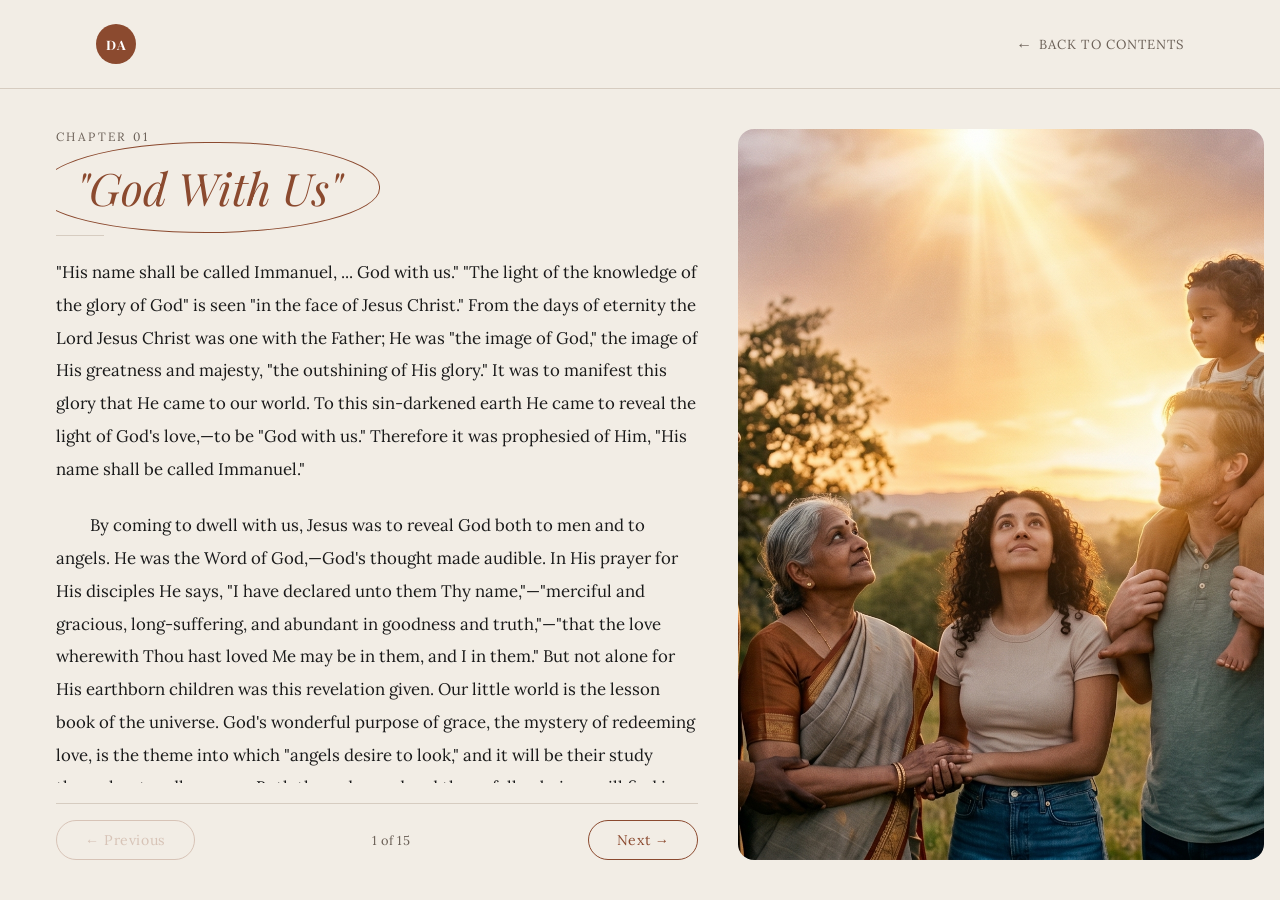
==== pages/chapter-01.html @ 987afbe1 "Desire of ages first Push" ====
<!DOCTYPE html>
<html lang="en">
<head>
  <meta charset="UTF-8" />
  <meta name="viewport" content="width=device-width, initial-scale=1.0" />
  <title>Chapter 1 — God With Us</title>
  <link rel="stylesheet" href="../assets/css/shared.css" />
  <style>
    /* ── Lock page to viewport ── */
    html, body {
      height: 100%;
      overflow: hidden;
      background-color: var(--bg);
      color: var(--text);
      font-family: 'Lora', Georgia, serif;
    }

    /* ── Full-height shell ── */
    .page-shell {
      display: flex;
      flex-direction: column;
      height: 100vh;
    }

    /* ── Top navigation bar ── */
    .topbar {
      display: flex;
      align-items: center;
      justify-content: space-between;
      padding: 24px 96px;
      border-bottom: 1px solid var(--border);
      flex-shrink: 0;
    }

    .topbar-logo {
      display: flex;
      align-items: center;
      justify-content: center;
      width: 40px;
      height: 40px;
      border-radius: 50%;
      background: var(--accent);
      text-decoration: none;
    }

    .topbar-logo span {
      font-family: 'Playfair Display', serif;
      font-size: 13px;
      font-weight: 700;
      color: #fff;
      letter-spacing: 0.5px;
    }

    .back-link {
      display: flex;
      align-items: center;
      gap: 6px;
      font-size: 0.82rem;
      letter-spacing: 0.08em;
      text-transform: uppercase;
      color: var(--muted);
      text-decoration: none;
      transition: color 0.2s;
    }

    .back-link::before { content: '←'; font-size: 1rem; }
    .back-link:hover   { color: var(--accent); }

    /* ── Main two-column layout ── */
    .main-layout {
      display: grid;
      grid-template-columns: 55% 45%;
      flex: 1;
      overflow: hidden;
      gap: 40px;
      width: 100%;
      padding: 40px 56px;
    }

    /* ── Left column ── */
    .left-col {
      display: flex;
      flex-direction: column;
      gap: 20px;
      overflow: hidden;
    }

    /* ── Chapter heading ── */
    .chapter-heading {
      flex-shrink: 0;
      display: flex;
      flex-direction: column;
      gap: 6px;
    }

    .chapter-num {
      font-size: 0.75rem;
      letter-spacing: 0.2em;
      text-transform: uppercase;
      color: var(--muted);
    }

    .chapter-title {
      font-family: 'Playfair Display', serif;
      font-size: clamp(2rem, 3.5vw, 3rem);
      font-style: italic;
      font-weight: 400;
      color: var(--accent);
      display: inline-block;
      position: relative;
      padding: 8px 20px;
      align-self: flex-start;
    }

    .chapter-title::before {
      content: '';
      position: absolute;
      inset: -8px -18px;
      border: 1.5px solid var(--accent);
      border-radius: 50% 48% 52% 50% / 55% 50% 50% 45%;
      pointer-events: none;
    }

    .chapter-divider {
      width: 48px;
      height: 1px;
      background: var(--border);
      margin-top: 4px;
    }

    /* ── Reader (scrollable text area) ── */
    .reader {
      flex: 1;
      overflow-y: auto;
    }

    .reader::-webkit-scrollbar { display: none; }

    .text-page {
      display: none;
      flex-direction: column;
      gap: 24px;
    }

    .text-page.active {
      display: flex;
    }

    .text-page p {
      font-size: 1.05rem;
      line-height: 1.95;
      color: var(--text);
      text-indent: 2em;
    }

    .text-page p:first-child {
      text-indent: 0;
    }

    /* ── Navigation buttons ── */
    .nav-bar {
      display: flex;
      align-items: center;
      justify-content: space-between;
      flex-shrink: 0;
      padding-top: 16px;
      border-top: 1px solid var(--border);
    }

    .nav-btn {
      display: flex;
      align-items: center;
      gap: 8px;
      padding: 10px 28px;
      font-family: 'Lora', Georgia, serif;
      font-size: 0.88rem;
      color: var(--accent);
      background: transparent;
      border: 1.5px solid var(--accent);
      border-radius: 40px;
      cursor: pointer;
      letter-spacing: 0.04em;
      transition: background 0.2s, color 0.2s;
    }

    .nav-btn:hover {
      background: var(--accent);
      color: #fff;
    }

    .nav-btn:disabled {
      opacity: 0.25;
      cursor: default;
      pointer-events: none;
    }

    .page-indicator {
      font-size: 0.8rem;
      color: var(--muted);
      letter-spacing: 0.06em;
    }

    /* ── Quiz block ── */
    .quiz-block {
      background: rgba(139, 74, 47, 0.05);
      border: 1.5px solid var(--border);
      border-radius: 12px;
      padding: 28px 32px;
      display: flex;
      flex-direction: column;
      gap: 20px;
    }

    .quiz-label {
      font-size: 0.72rem;
      font-family: 'Lora', Georgia, serif;
      letter-spacing: 0.22em;
      text-transform: uppercase;
      color: var(--accent);
      font-weight: 600;
    }

    .quiz-question {
      font-size: 0.98rem;
      line-height: 1.8;
      color: var(--text);
      font-style: italic;
      text-indent: 0 !important;
    }

    .quiz-choices {
      display: flex;
      gap: 12px;
    }

    .choice-btn {
      padding: 10px 32px;
      font-family: 'Lora', Georgia, serif;
      font-size: 0.92rem;
      color: var(--accent);
      background: transparent;
      border: 1.5px solid var(--accent);
      border-radius: 40px;
      cursor: pointer;
      letter-spacing: 0.04em;
      transition: background 0.2s, color 0.2s;
    }

    .choice-btn:hover:not(:disabled) {
      background: var(--accent);
      color: #fff;
    }

    .choice-btn:disabled {
      cursor: default;
      opacity: 0.5;
    }

    .choice-btn.correct {
      background: #3a7d44;
      border-color: #3a7d44;
      color: #fff;
      opacity: 1;
    }

    .choice-btn.wrong {
      background: #b94040;
      border-color: #b94040;
      color: #fff;
      opacity: 1;
    }

    .quiz-feedback {
      font-size: 0.92rem;
      font-style: italic;
      line-height: 1.6;
      min-height: 20px;
    }

    .quiz-feedback.correct { color: #3a7d44; }
    .quiz-feedback.wrong   { color: #b94040; }

    /* ── Right column: photo ── */
    .right-col {
      display: flex;
      justify-content: center;
      align-items: stretch;
    }

    .arch-wrap {
      width: 100%;
      border-radius: 16px;
      overflow: hidden;
    }

    .arch-wrap img {
      display: block;
      width: 100%;
      height: 100%;
      object-fit: cover;
      object-position: center;
    }
  </style>
</head>
<body>

<div class="page-shell">

  <!-- Top bar -->
  <nav class="topbar">
    <a class="topbar-logo" href="../index.html"><span>DA</span></a>
    <a class="back-link" href="../index.html">Back to Contents</a>
  </nav>

  <!-- Main layout -->
  <div class="main-layout">

    <!-- Left: heading + text + nav -->
    <div class="left-col">

      <div class="chapter-heading">
        <span class="chapter-num">Chapter 01</span>
        <h1 class="chapter-title">"God With Us"</h1>
        <div class="chapter-divider"></div>
      </div>

      <div class="reader">

        <div class="text-page active">
          <p>
            "His name shall be called Immanuel, ... God with us." "The light of the knowledge of the
            glory of God" is seen "in the face of Jesus Christ." From the days of eternity the Lord
            Jesus Christ was one with the Father; He was "the image of God," the image of His greatness
            and majesty, "the outshining of His glory." It was to manifest this glory that He came to
            our world. To this sin-darkened earth He came to reveal the light of God's love,—to be
            "God with us." Therefore it was prophesied of Him, "His name shall be called Immanuel."
          </p>
          <p>
            By coming to dwell with us, Jesus was to reveal God both to men and to angels. He was the
            Word of God,—God's thought made audible. In His prayer for His disciples He says, "I have
            declared unto them Thy name,"—"merciful and gracious, long-suffering, and abundant in
            goodness and truth,"—"that the love wherewith Thou hast loved Me may be in them, and I in
            them." But not alone for His earthborn children was this revelation given. Our little world
            is the lesson book of the universe. God's wonderful purpose of grace, the mystery of
            redeeming love, is the theme into which "angels desire to look," and it will be their study
            throughout endless ages. Both the redeemed and the unfallen beings will find in the cross of
            Christ their science and their song. It will be seen that the glory shining in the face of
            Jesus is the glory of self-sacrificing love. In the light from Calvary it will be seen that
            the law of self-renouncing love is the law of life for earth and heaven; that the love which
            "seeketh not her own" has its source in the heart of God; and that in the meek and lowly One
            is manifested the character of Him who dwelleth in the light which no man can approach unto.
          </p>
        </div>

        <div class="text-page">
          <p>
            In the beginning, God was revealed in all the works of creation. It was Christ that spread
            the heavens, and laid the foundations of the earth. It was His hand that hung the worlds in
            space, and fashioned the flowers of the field. "His strength setteth fast the mountains."
            "The sea is His, and He made it." Psalm 65:6; 95:5. It was He that filled the earth with
            beauty, and the air with song. And upon all things in earth, and air, and sky, He wrote the
            message of the Father's love.
          </p>
          <p>
            Now sin has marred God's perfect work, yet that handwriting remains. Even now all created
            things declare the glory of His excellence. There is nothing, save the selfish heart of man,
            that lives unto itself. No bird that cleaves the air, no animal that moves upon the ground,
            but ministers to some other life. There is no leaf of the forest, or lowly blade of grass,
            but has its ministry. Every tree and shrub and leaf pours forth that element of life without
            which neither man nor animal could live; and man and animal, in turn, minister to the life
            of tree and shrub and leaf. The flowers breathe fragrance and unfold their beauty in blessing
            to the world. The sun sheds its light to gladden a thousand worlds. The ocean, itself the
            source of all our springs and fountains, receives the streams from every land, but takes to
            give. The mists ascending from its bosom fall in showers to water the earth, that it may
            bring forth and bud.
          </p>
        </div>

        <div class="text-page">
          <p>
            The angels of glory find their joy in giving,—giving love and tireless watchcare to souls
            that are fallen and unholy. Heavenly beings woo the hearts of men; they bring to this dark
            world light from the courts above; by gentle and patient ministry they move upon the human
            spirit, to bring the lost into a fellowship with Christ which is even closer than they
            themselves can know.
          </p>
          <p>
            But turning from all lesser representations, we behold God in Jesus. Looking unto Jesus we
            see that it is the glory of our God to give. "I do nothing of Myself," said Christ; "the
            living Father hath sent Me, and I live by the Father." "I seek not Mine own glory," but the
            glory of Him that sent Me. John 8:28; 6:57; 8:50; 7:18. In these words is set forth the
            great principle which is the law of life for the universe. All things Christ received from
            God, but He took to give. So in the heavenly courts, in His ministry for all created beings:
            through the beloved Son, the Father's life flows out to all; through the Son it returns, in
            praise and joyous service, a tide of love, to the great Source of all. And thus through
            Christ the circuit of beneficence is complete, representing the character of the great Giver,
            the law of life.
          </p>
        </div>

        <div class="text-page">
          <p>
            In heaven itself this law was broken. Sin originated in self-seeking. Lucifer, the covering
            cherub, desired to be first in heaven. He sought to gain control of heavenly beings, to draw
            them away from their Creator, and to win their homage to himself. Therefore he misrepresented
            God, attributing to Him the desire for self-exaltation. With his own evil characteristics he
            sought to invest the loving Creator. Thus he deceived angels. Thus he deceived men. He led
            them to doubt the word of God, and to distrust His goodness. Because God is a God of justice
            and terrible majesty, Satan caused them to look upon Him as severe and unforgiving. Thus he
            drew men to join him in rebellion against God, and the night of woe settled down upon the
            world.
          </p>
          <p>
            The earth was dark through misapprehension of God. That the gloomy shadows might be
            lightened, that the world might be brought back to God, Satan's deceptive power was to be
            broken. This could not be done by force. The exercise of force is contrary to the principles
            of God's government; He desires only the service of love; and love cannot be commanded; it
            cannot be won by force or authority. Only by love is love awakened. To know God is to love
            Him; His character must be manifested in contrast to the character of Satan. This work only
            one Being in all the universe could do. Only He who knew the height and depth of the love of
            God could make it known. Upon the world's dark night the Sun of Righteousness must rise,
            "with healing in His wings." Malachi 4:2.
          </p>
        </div>

        <div class="text-page">
          <p>
            The plan for our redemption was not an afterthought, a plan formulated after the fall of
            Adam. It was a revelation of "the mystery which hath been kept in silence through times
            eternal." Romans 16:25, R. V. It was an unfolding of the principles that from eternal ages
            have been the foundation of God's throne. From the beginning, God and Christ knew of the
            apostasy of Satan, and of the fall of man through the deceptive power of the apostate. God
            did not ordain that sin should exist, but He foresaw its existence, and made provision to
            meet the terrible emergency. So great was His love for the world, that He covenanted to give
            His only-begotten Son, "that whosoever believeth in Him should not perish, but have
            everlasting life." John 3:16.
          </p>
          <p>
            Lucifer had said, "I will exalt my throne above the stars of God; ... I will be like the
            Most High." Isaiah 14:13, 14. But Christ, "being in the form of God, counted it not a thing
            to be grasped to be on an equality with God, but emptied Himself, taking the form of a
            servant, being made in the likeness of men." Philippians 2:6, 7, R. V., margin.
          </p>
        </div>

        <div class="text-page">
          <p>
            This was a voluntary sacrifice. Jesus might have remained at the Father's side. He might
            have retained the glory of heaven, and the homage of the angels. But He chose to give back
            the scepter into the Father's hands, and to step down from the throne of the universe, that
            He might bring light to the benighted, and life to the perishing.
          </p>
        </div>

        <div class="text-page">
          <div class="quiz-block">
            <span class="quiz-label">Discussion Question</span>
            <p class="quiz-question">
              In order to break Satan's deceptive power and win back the dark world, God used His divine
              authority and justice to command the loyalty of humanity, enacting a plan of redemption
              that was formulated as a direct response after the fall of Adam.
            </p>
            <div class="quiz-choices">
              <button class="choice-btn" onclick="checkAnswer(this, false)">True</button>
              <button class="choice-btn" onclick="checkAnswer(this, true)">False</button>
            </div>
            <div class="quiz-feedback" id="quizFeedback"></div>
          </div>
        </div>

        <div class="text-page">
          <p>
            Nearly two thousand years ago, a voice of mysterious import was heard in heaven, from the
            throne of God, "Lo, I come." "Sacrifice and offering Thou wouldest not, but a body hast
            Thou prepared Me.... Lo, I come (in the volume of the Book it is written of Me,) to do Thy
            will, O God." Hebrews 10:5-7. In these words is announced the fulfillment of the purpose
            that had been hidden from eternal ages. Christ was about to visit our world, and to become
            incarnate. He says, "A body hast Thou prepared Me." Had He appeared with the glory that was
            His with the Father before the world was, we could not have endured the light of His
            presence. That we might behold it and not be destroyed, the manifestation of His glory was
            shrouded. His divinity was veiled with humanity,—the invisible glory in the visible human
            form.
          </p>
        </div>

        <div class="text-page">
          <p>
            This great purpose had been shadowed forth in types and symbols. The burning bush, in which
            Christ appeared to Moses, revealed God. The symbol chosen for the representation of the
            Deity was a lowly shrub, that seemingly had no attractions. This enshrined the Infinite.
            The all-merciful God shrouded His glory in a most humble type, that Moses could look upon it
            and live. So in the pillar of cloud by day and the pillar of fire by night, God communicated
            with Israel, revealing to men His will, and imparting to them His grace. God's glory was
            subdued, and His majesty veiled, that the weak vision of finite men might behold it. So
            Christ was to come in "the body of our humiliation" (Philippians 3:21, R. V.), "in the
            likeness of men." In the eyes of the world He possessed no beauty that they should desire
            Him; yet He was the incarnate God, the light of heaven and earth. His glory was veiled,
            His greatness and majesty were hidden, that He might draw near to sorrowful, tempted men.
          </p>
          <p>
            God commanded Moses for Israel, "Let them make Me a sanctuary; that I may dwell among them"
            (Exodus 25:8), and He abode in the sanctuary, in the midst of His people. Through all their
            weary wandering in the desert, the symbol of His presence was with them. So Christ set up
            His tabernacle in the midst of our human encampment. He pitched His tent by the side of the
            tents of men, that He might dwell among us, and make us familiar with His divine character
            and life. "The Word became flesh, and tabernacled among us (and we beheld His glory, glory
            as of the Only Begotten from the Father), full of grace and truth." John 1:14, R. V., margin.
          </p>
        </div>

        <div class="text-page">
          <p>
            Since Jesus came to dwell with us, we know that God is acquainted with our trials, and
            sympathizes with our griefs. Every son and daughter of Adam may understand that our Creator
            is the friend of sinners. For in every doctrine of grace, every promise of joy, every deed
            of love, every divine attraction presented in the Saviour's life on earth, we see "God with
            us."
          </p>
          <p>
            Satan represents God's law of love as a law of selfishness. He declares that it is
            impossible for us to obey its precepts. The fall of our first parents, with all the woe that
            has resulted, he charges upon the Creator, leading men to look upon God as the author of
            sin, and suffering, and death. Jesus was to unveil this deception. As one of us He was to
            give an example of obedience. For this He took upon Himself our nature, and passed through
            our experiences. "In all things it behooved Him to be made like unto His brethren."
            Hebrews 2:17. If we had to bear anything which Jesus did not endure, then upon this point
            Satan would represent the power of God as insufficient for us. Therefore Jesus was "in all
            points tempted like as we are." Hebrews 4:15. He endured every trial to which we are
            subject. And He exercised in His own behalf no power that is not freely offered to us. As
            man, He met temptation, and overcame in the strength given Him from God. He says, "I delight
            to do Thy will, O My God: yea, Thy law is within My heart." Psalm 40:8. As He went about
            doing good, and healing all who were afflicted by Satan, He made plain to men the character
            of God's law and the nature of His service. His life testifies that it is possible for us
            also to obey the law of God.
          </p>
        </div>

        <div class="text-page">
          <p>
            By His humanity, Christ touched humanity; by His divinity, He lays hold upon the throne of
            God. As the Son of man, He gave us an example of obedience; as the Son of God, He gives us
            power to obey. It was Christ who from the bush on Mount Horeb spoke to Moses saying, "I AM
            THAT I AM.... Thus shalt thou say unto the children of Israel, I AM hath sent me unto you."
            Exodus 3:14. This was the pledge of Israel's deliverance. So when He came "in the likeness
            of men," He declared Himself the I AM. The Child of Bethlehem, the meek and lowly Saviour,
            is God "manifest in the flesh." 1 Timothy 3:16. And to us He says: "I AM the Good
            Shepherd." "I AM the living Bread." "I AM the Way, the Truth, and the Life." "All power is
            given unto Me in heaven and in earth." John 10:11; 6:51; 14:6; Matthew 28:18. I AM the
            assurance of every promise. I AM; be not afraid. "God with us" is the surety of our
            deliverance from sin, the assurance of our power to obey the law of heaven.
          </p>
          <p>
            In stooping to take upon Himself humanity, Christ revealed a character the opposite of the
            character of Satan. But He stepped still lower in the path of humiliation. "Being found in
            fashion as a man, He humbled Himself, and became obedient unto death, even the death of the
            cross." Philippians 2:8. As the high priest laid aside his gorgeous pontifical robes, and
            officiated in the white linen dress of the common priest, so Christ took the form of a
            servant, and offered sacrifice, Himself the priest, Himself the victim. "He was wounded for
            our transgressions, He was bruised for our iniquities: the chastisement of our peace was
            upon Him." Isaiah 53:5.
          </p>
        </div>

        <div class="text-page">
          <p>
            Christ was treated as we deserve, that we might be treated as He deserves. He was condemned
            for our sins, in which He had no share, that we might be justified by His righteousness, in
            which we had no share. He suffered the death which was ours, that we might receive the life
            which was His. "With His stripes we are healed."
          </p>
          <p>
            By His life and His death, Christ has achieved even more than recovery from the ruin wrought
            through sin. It was Satan's purpose to bring about an eternal separation between God and man;
            but in Christ we become more closely united to God than if we had never fallen. In taking our
            nature, the Saviour has bound Himself to humanity by a tie that is never to be broken.
            Through the eternal ages He is linked with us. "God so loved the world, that He gave His
            only-begotten Son." John 3:16. He gave Him not only to bear our sins, and to die as our
            sacrifice; He gave Him to the fallen race. To assure us of His immutable counsel of peace,
            God gave His only-begotten Son to become one of the human family, forever to retain His
            human nature. This is the pledge that God will fulfill His word. "Unto us a child is born,
            unto us a son is given: and the government shall be upon His shoulder." God has adopted
            human nature in the person of His Son, and has carried the same into the highest heaven.
            It is the "Son of man" who shares the throne of the universe. It is the "Son of man" whose
            name shall be called, "Wonderful, Counselor, The mighty God, The everlasting Father, The
            Prince of Peace." Isaiah 9:6. The I AM is the Daysman between God and humanity, laying His
            hand upon both. He who is "holy, harmless, undefiled, separate from sinners," is not ashamed
            to call us brethren. Hebrews 7:26; 2:11. In Christ the family of earth and the family of
            heaven are bound together. Christ glorified is our brother. Heaven is enshrined in humanity,
            and humanity is enfolded in the bosom of Infinite Love.
          </p>
        </div>

        <div class="text-page">
          <p>
            Of His people God says, "They shall be as the stones of a crown, lifted up as an ensign
            upon His land. For how great is His goodness, and how great is His beauty!" Zechariah 9:16,
            17. The exaltation of the redeemed will be an eternal testimony to God's mercy. "In the ages
            to come," He will "show the exceeding riches of His grace in His kindness toward us through
            Christ Jesus." "To the intent that ... unto the principalities and the powers in the heavenly
            places might be made known ... the manifold wisdom of God, according to the eternal purpose
            which He purposed in Christ Jesus our Lord." Ephesians 2:7; 3:10, 11, R. V.
          </p>
          <p>
            Through Christ's redeeming work the government of God stands justified. The Omnipotent One
            is made known as the God of love. Satan's charges are refuted, and his character unveiled.
            Rebellion can never again arise. Sin can never again enter the universe. Through eternal ages
            all are secure from apostasy. By love's self-sacrifice, the inhabitants of earth and heaven
            are bound to their Creator in bonds of indissoluble union.
          </p>
        </div>

        <div class="text-page">
          <p>
            The work of redemption will be complete. In the place where sin abounded, God's grace much
            more abounds. The earth itself, the very field that Satan claims as his, is to be not only
            ransomed but exalted. Our little world, under the curse of sin the one dark blot in His
            glorious creation, will be honored above all other worlds in the universe of God. Here,
            where the Son of God tabernacled in humanity; where the King of glory lived and suffered and
            died,—here, when He shall make all things new, the tabernacle of God shall be with men,
            "and He will dwell with them, and they shall be His people, and God Himself shall be with
            them, and be their God." And through endless ages as the redeemed walk in the light of the
            Lord, they will praise Him for His unspeakable Gift,— Immanuel, "God with us."
          </p>
        </div>

        <div class="text-page">
          <div class="quiz-block">
            <span class="quiz-label">Discussion Question</span>
            <p class="quiz-question">
              To prove that God's law could be obeyed, Jesus veiled His divine glory and took on human
              nature to endure our exact temptations; then, having successfully completed His earthly
              mission and defeated Satan, He laid aside His human form to resume His purely divine
              existence alongside the Father.
            </p>
            <div class="quiz-choices">
              <button class="choice-btn" onclick="checkAnswer2(this, false)">True</button>
              <button class="choice-btn" onclick="checkAnswer2(this, true)">False</button>
            </div>
            <div class="quiz-feedback" id="quizFeedback2"></div>
          </div>
        </div>

      </div>

      <!-- Navigation -->
      <div class="nav-bar">
        <button class="nav-btn" id="prevBtn" onclick="changePage(-1)" disabled>← Previous</button>
        <span class="page-indicator" id="pageIndicator">1 of 13</span>
        <button class="nav-btn" id="nextBtn" onclick="changePage(1)">Next →</button>
      </div>

    </div>

    <!-- Right: photo -->
    <div class="right-col">
      <div class="arch-wrap">
        <img src="../assets/images/Chapter 1.png" alt="God With Us — Chapter 1 illustration" />
      </div>
    </div>

  </div>

</div>

<script>
  const pages = document.querySelectorAll('.text-page');
  const prevBtn = document.getElementById('prevBtn');
  const nextBtn = document.getElementById('nextBtn');
  const indicator = document.getElementById('pageIndicator');
  let current = 0;
  indicator.textContent = '1 of ' + pages.length;

  function hasUnansweredQuiz(idx) {
    const quiz = pages[idx].querySelector('.quiz-block');
    return quiz && !quiz.querySelector('.choice-btn.correct, .choice-btn.wrong');
  }

  function changePage(dir) {
    if (dir > 0 && hasUnansweredQuiz(current)) {
      alert('Please answer the discussion question before continuing.');
      return;
    }
    pages[current].classList.remove('active');
    current += dir;
    pages[current].classList.add('active');
    prevBtn.disabled = current === 0;
    const isLast = current === pages.length - 1;
    nextBtn.disabled = isLast || hasUnansweredQuiz(current);
    indicator.textContent = (current + 1) + ' of ' + pages.length;
  }

  function checkAnswer(btn, isCorrect) {
    const feedback = document.getElementById('quizFeedback');
    const btns = btn.closest('.quiz-choices').querySelectorAll('.choice-btn');
    btns.forEach(b => b.disabled = true);

    if (isCorrect) {
      btn.classList.add('correct');
      feedback.className = 'quiz-feedback correct';
      feedback.textContent = '✓ Correct! The plan of redemption was not an afterthought — it was revealed before the foundation of the world, hidden in eternal ages and rooted in God\'s unchanging love.';
    } else {
      btn.classList.add('wrong');
      feedback.className = 'quiz-feedback wrong';
      feedback.textContent = '✗ Incorrect. The plan of redemption was not formulated after the fall of Adam. It was a revelation of "the mystery which hath been kept in silence through times eternal" — God foresaw the fall and made provision from the beginning.';
    }
    nextBtn.disabled = false;
  }

  function checkAnswer2(btn, isCorrect) {
    const feedback = document.getElementById('quizFeedback2');
    const btns = btn.closest('.quiz-choices').querySelectorAll('.choice-btn');
    btns.forEach(b => b.disabled = true);

    if (isCorrect) {
      btn.classList.add('correct');
      feedback.className = 'quiz-feedback correct';
      feedback.textContent = '✓ Correct! Christ did not lay aside His humanity after His earthly mission. He is forever united to humanity — "the Son of man" who shares the throne of the universe and is bound to us by a tie that is never to be broken.';
    } else {
      btn.classList.add('wrong');
      feedback.className = 'quiz-feedback wrong';
      feedback.textContent = '✗ Incorrect. Jesus permanently retained His human nature. Through the eternal ages He is linked with us — "God has adopted human nature in the person of His Son, and has carried the same into the highest heaven."';
    }

    // Show completion button after the quiz is answered
    if (!document.getElementById('finish-ch1-btn')) {
      const completeBtn = document.createElement('button');
      completeBtn.id = 'finish-ch1-btn';
      completeBtn.textContent = 'Complete Chapter 1 →';
      completeBtn.style.cssText = 'margin-top:24px;padding:12px 32px;background:var(--accent);color:#fff;border:none;border-radius:40px;font-family:Lora,Georgia,serif;font-size:.9rem;letter-spacing:.04em;cursor:pointer;transition:opacity .2s;display:block';
      completeBtn.onmouseover = function() { this.style.opacity = '.85'; };
      completeBtn.onmouseout  = function() { this.style.opacity = '1'; };
      completeBtn.onclick = finishChapter;
      feedback.insertAdjacentElement('afterend', completeBtn);
    }
  }

  function finishChapter() {
    var anon = {};
    try { anon = JSON.parse(localStorage.getItem('doa_anon_progress')||'{}'); } catch(e) {}
    anon['ch-1'] = true;
    localStorage.setItem('doa_anon_progress', JSON.stringify(anon));
    window.location.href = '../index.html';
  }
</script>

</body>
</html>
---- assets/css/shared.css ----
@import url('https://fonts.googleapis.com/css2?family=Playfair+Display:ital,wght@0,400;0,700;1,400;1,700&family=Lora:ital,wght@0,400;0,600;1,400&display=swap');

/* ── Reset ── */
*, *::before, *::after {
  box-sizing: border-box;
  margin: 0;
  padding: 0;
}

/* ── Design tokens ── */
:root {
  --bg:     #f2ede5;
  --text:   #1a1a1a;
  --accent: #8b4a2f;
  --muted:  #6b6057;
  --border: #d6ccc0;
}
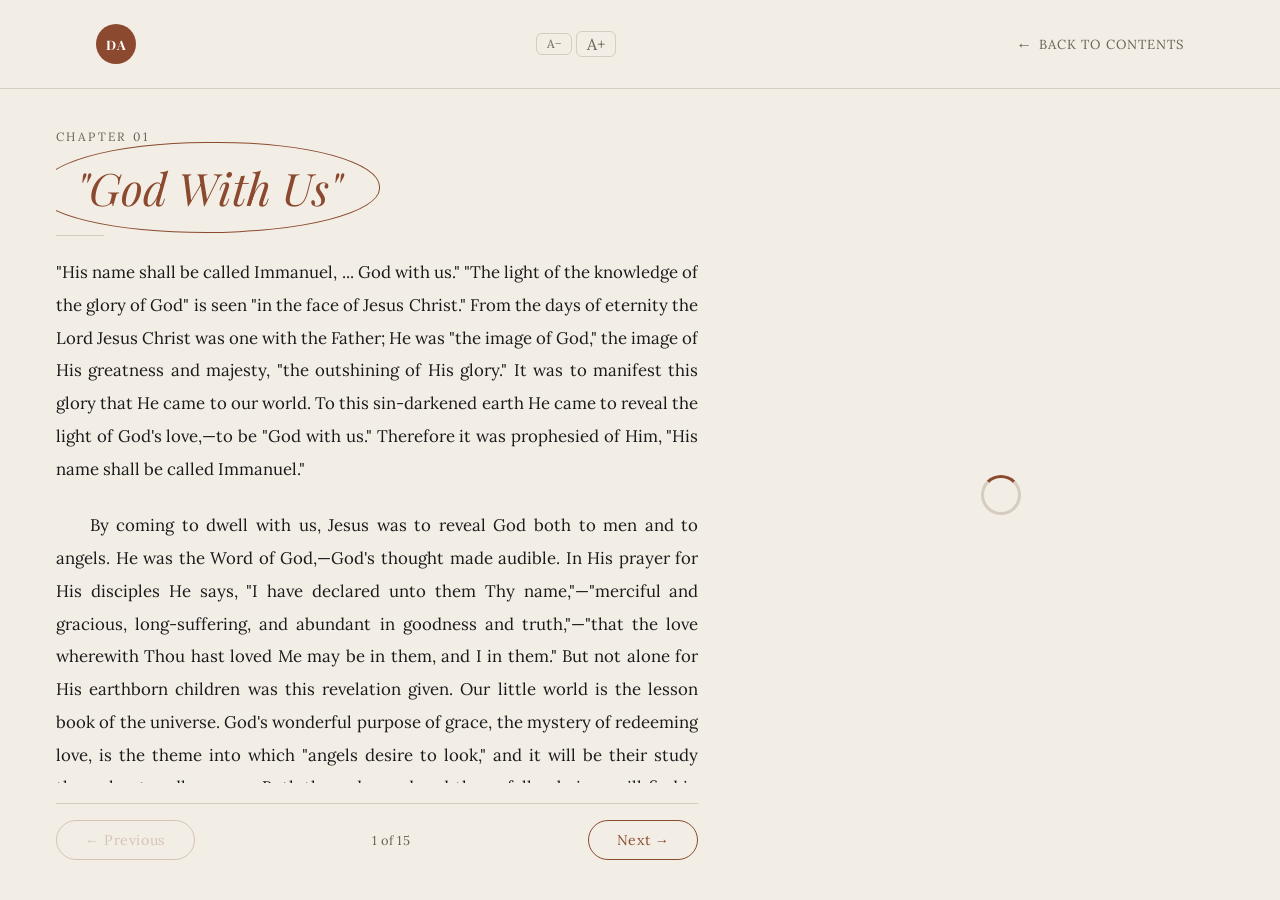
==== commit 2167ffeb: "Desire of Ages first Try" ====
--- a/pages/chapter-01.html
+++ b/pages/chapter-01.html
@@ -5,6 +5,31 @@
   <meta name="viewport" content="width=device-width, initial-scale=1.0" />
   <title>Chapter 1 — God With Us</title>
   <link rel="stylesheet" href="../assets/css/shared.css" />
+  <script src="https://www.gstatic.com/firebasejs/9.22.2/firebase-app-compat.js"></script>
+  <script src="https://www.gstatic.com/firebasejs/9.22.2/firebase-firestore-compat.js"></script>
+  <script>
+    firebase.initializeApp({
+      apiKey:"AIzaSyBCWFsEuFtH8LMpwAZ9F0AUzCmQBV8yxhA",
+      authDomain:"desire-of-ages-treasury.firebaseapp.com",
+      projectId:"desire-of-ages-treasury"
+    });
+    var db = firebase.firestore();
+    var FALLBACK_IMG = '../assets/images/Chapter 1.png';
+    function revealImg(src) {
+      var img = document.getElementById('ch1-img');
+      var loader = document.getElementById('img-loader');
+      if (!img) return;
+      img.onload = function() {
+        img.style.opacity = '1';
+        if (loader) loader.classList.add('hidden');
+      };
+      img.src = src;
+    }
+    db.collection('chExtras').doc('ch-1').get().then(function(snap) {
+      var url = snap.exists && snap.data().images && snap.data().images[0] && snap.data().images[0].url;
+      revealImg(url || FALLBACK_IMG);
+    }).catch(function() { revealImg(FALLBACK_IMG); });
+  </script>
   <style>
     /* ── Lock page to viewport ── */
     html, body {
@@ -65,6 +90,12 @@
 
     .back-link::before { content: '←'; font-size: 1rem; }
     .back-link:hover   { color: var(--accent); }
+
+    .font-size-controls { display: flex; align-items: center; gap: 4px; }
+    .font-size-controls button { background: transparent; border: 1.5px solid var(--border); border-radius: 6px; color: var(--muted); cursor: pointer; font-family: 'Lora', Georgia, serif; padding: 4px 10px; transition: border-color .2s, color .2s; line-height: 1; }
+    .font-size-controls button:hover { border-color: var(--accent); color: var(--accent); }
+    .font-size-controls .fs-small { font-size: .75rem; }
+    .font-size-controls .fs-large { font-size: 1rem; }
 
     /* ── Main two-column layout ── */
     .main-layout {
@@ -147,10 +178,11 @@
     }
 
     .text-page p {
-      font-size: 1.05rem;
+      font-size: var(--reading-font-size, 1.05rem);
       line-height: 1.95;
       color: var(--text);
       text-indent: 2em;
+      text-align: justify;
     }
 
     .text-page p:first-child {
@@ -291,7 +323,28 @@
       width: 100%;
       border-radius: 16px;
       overflow: hidden;
-    }
+      position: relative;
+    }
+
+    .img-loader {
+      position: absolute;
+      inset: 0;
+      display: flex;
+      align-items: center;
+      justify-content: center;
+      background: var(--bg);
+      border-radius: 16px;
+      transition: opacity .3s;
+    }
+    .img-loader.hidden { opacity: 0; pointer-events: none; }
+    .img-loader-ring {
+      width: 40px; height: 40px;
+      border: 3px solid var(--border);
+      border-top-color: var(--accent);
+      border-radius: 50%;
+      animation: spin .8s linear infinite;
+    }
+    @keyframes spin { to { transform: rotate(360deg); } }
 
     .arch-wrap img {
       display: block;
@@ -309,6 +362,10 @@
   <!-- Top bar -->
   <nav class="topbar">
     <a class="topbar-logo" href="../index.html"><span>DA</span></a>
+    <div class="font-size-controls">
+      <button class="fs-small" onclick="adjustFontSize(-1)" title="Smaller text">A−</button>
+      <button class="fs-large" onclick="adjustFontSize(1)" title="Larger text">A+</button>
+    </div>
     <a class="back-link" href="../index.html">Back to Contents</a>
   </nav>
 
@@ -654,7 +711,8 @@
     <!-- Right: photo -->
     <div class="right-col">
       <div class="arch-wrap">
-        <img src="../assets/images/Chapter 1.png" alt="God With Us — Chapter 1 illustration" />
+        <div class="img-loader" id="img-loader"><div class="img-loader-ring"></div></div>
+        <img id="ch1-img" src="" alt="God With Us — Chapter 1 illustration" style="opacity:0;transition:opacity .3s;" />
       </div>
     </div>
 
@@ -741,6 +799,22 @@
     localStorage.setItem('doa_anon_progress', JSON.stringify(anon));
     window.location.href = '../index.html';
   }
+
+  const FONT_SIZES = [0.85, 0.95, 1.05, 1.15, 1.25, 1.35];
+  const DEFAULT_FONT_IDX = 2;
+  function applyFontSize(idx) {
+    document.documentElement.style.setProperty('--reading-font-size', FONT_SIZES[idx] + 'rem');
+  }
+  function adjustFontSize(dir) {
+    let idx = parseInt(localStorage.getItem('doa_font_size_idx') ?? DEFAULT_FONT_IDX, 10);
+    idx = Math.max(0, Math.min(FONT_SIZES.length - 1, idx + dir));
+    localStorage.setItem('doa_font_size_idx', idx);
+    applyFontSize(idx);
+  }
+  (function initFontSize() {
+    const saved = localStorage.getItem('doa_font_size_idx');
+    if (saved !== null) applyFontSize(parseInt(saved, 10));
+  })();
 </script>
 
 </body>
